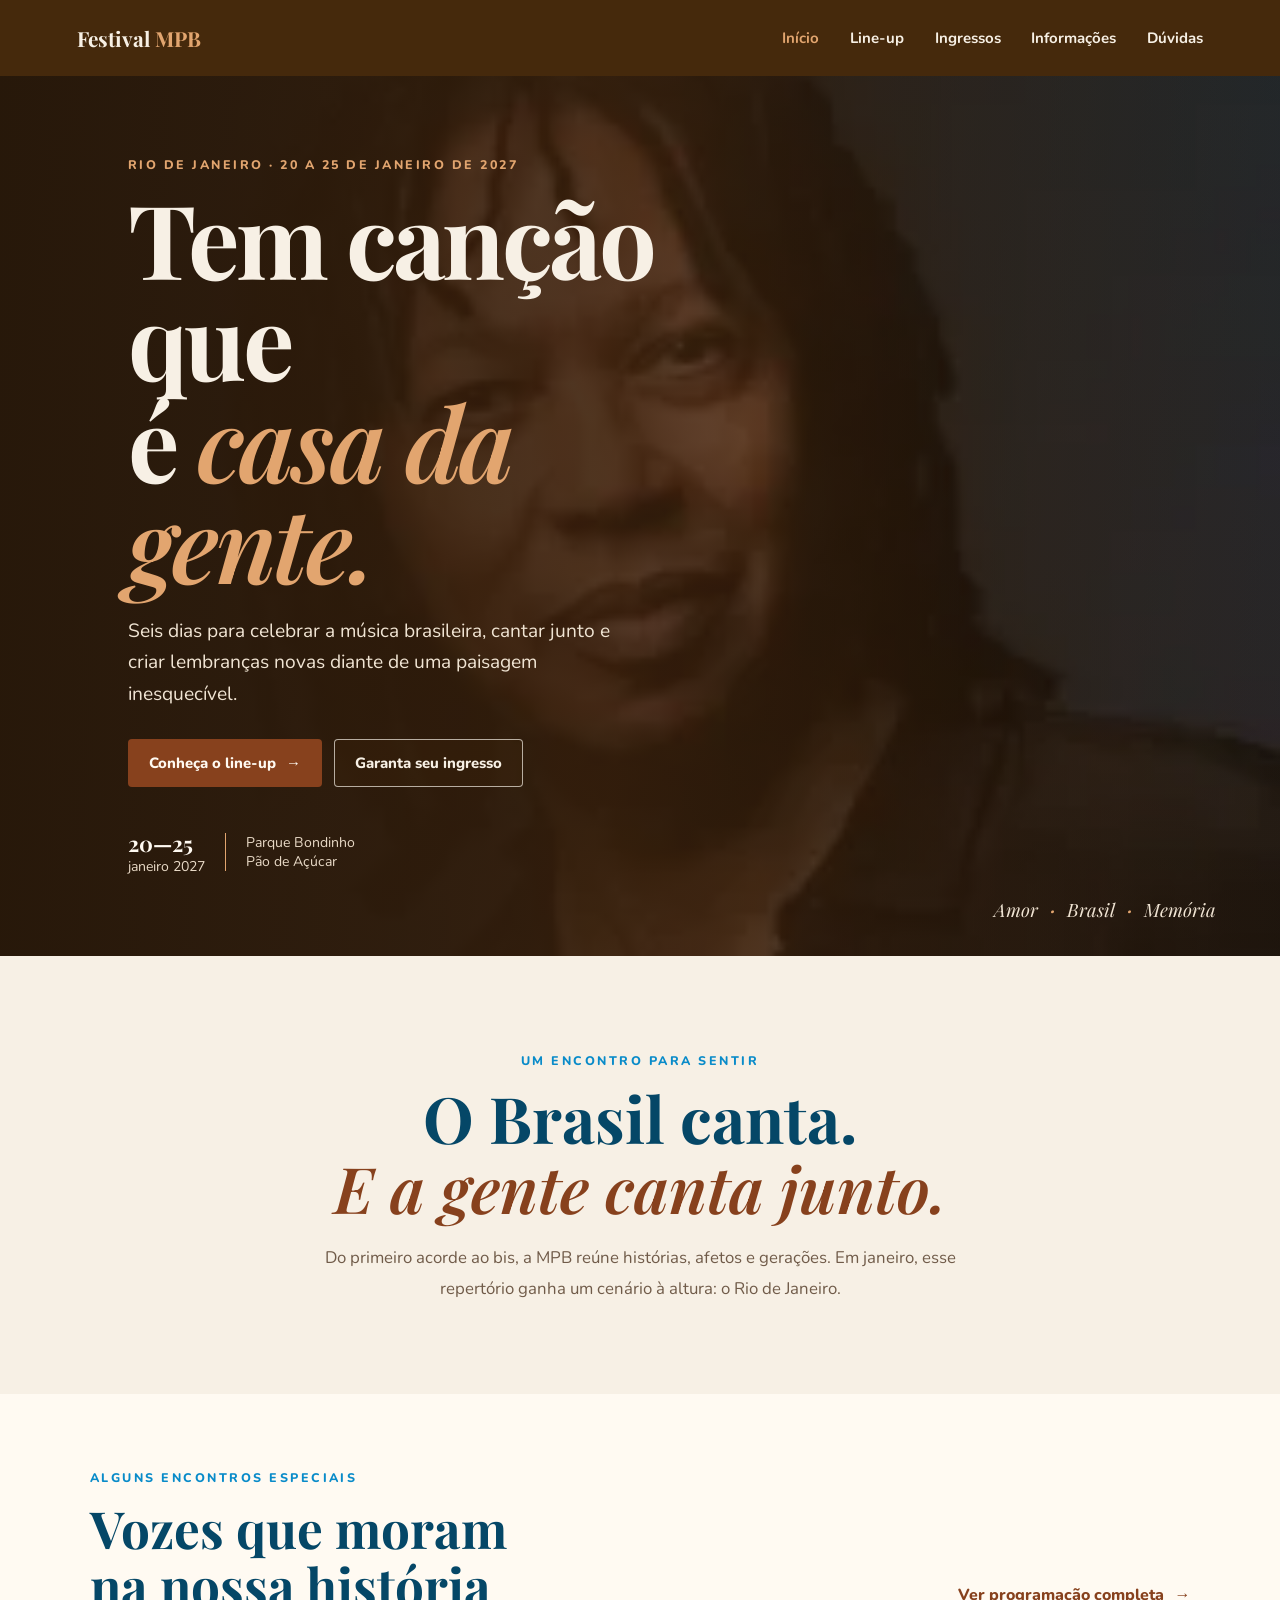
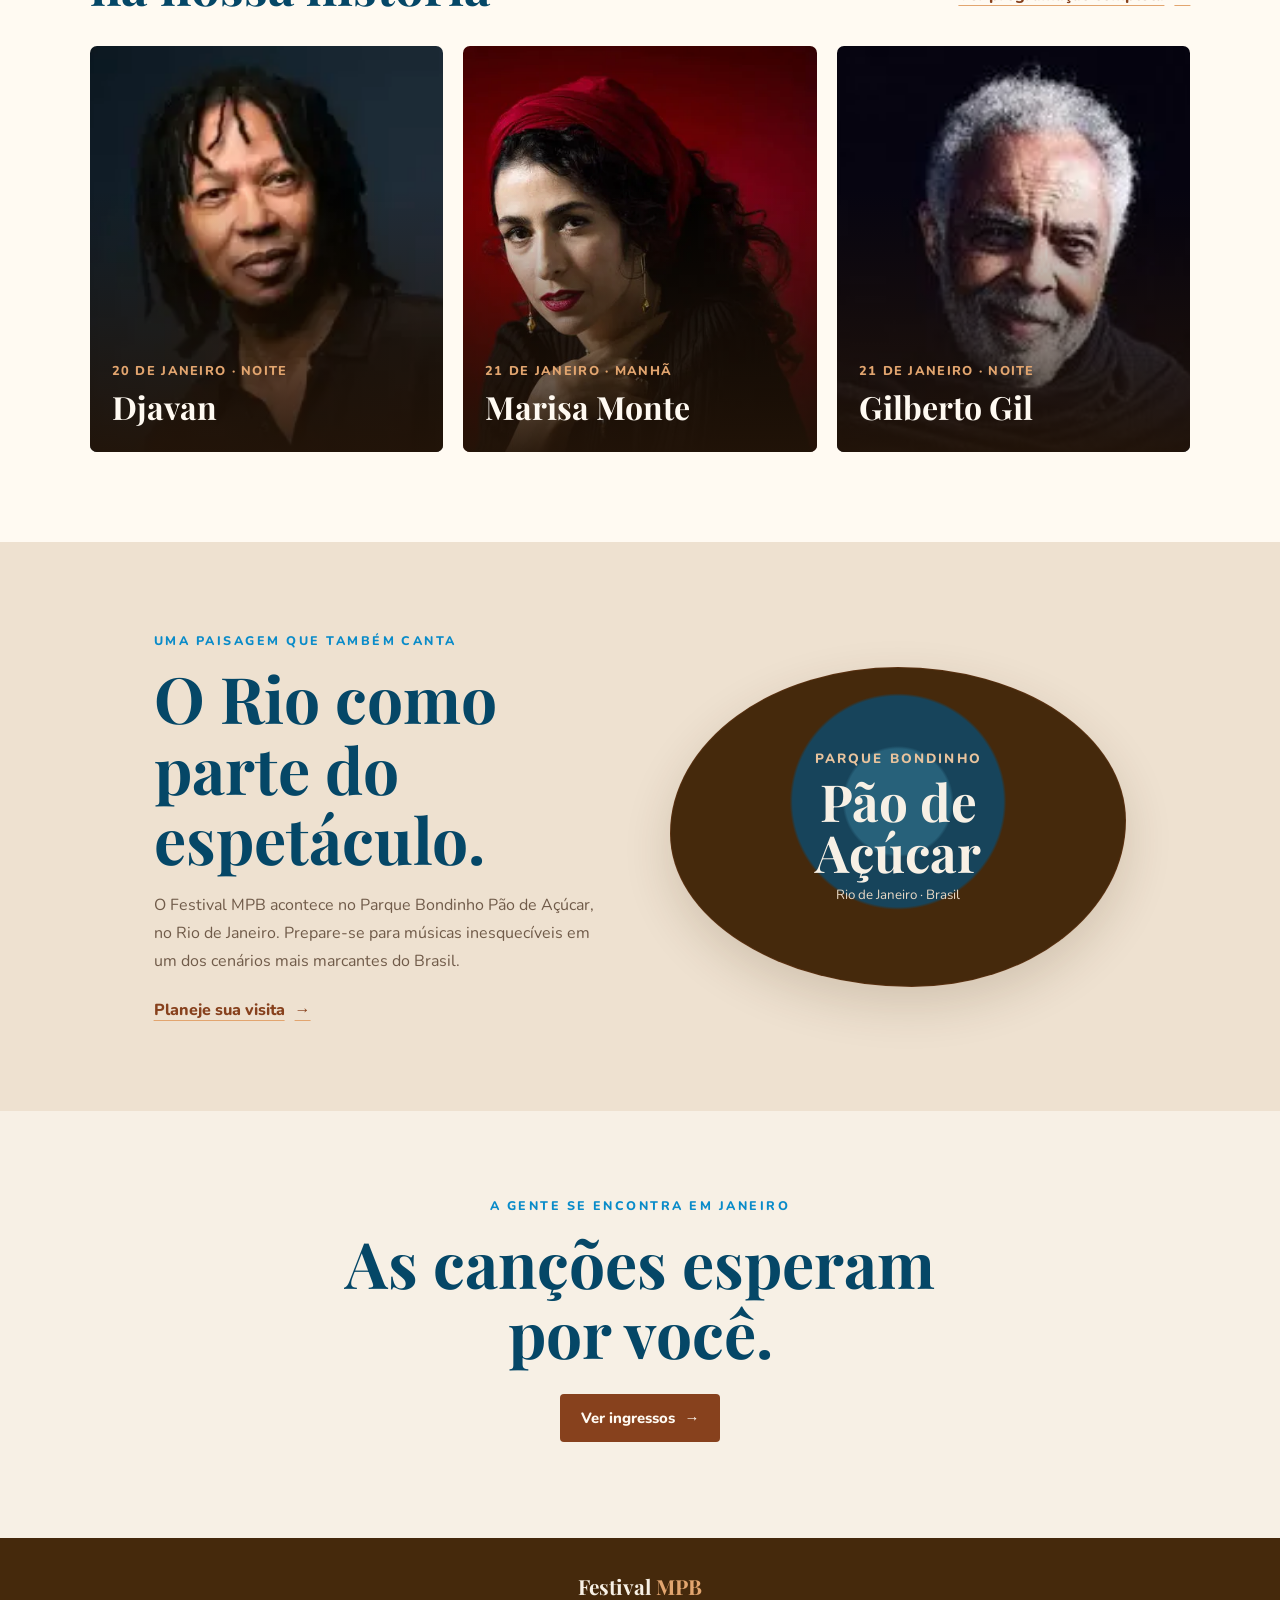
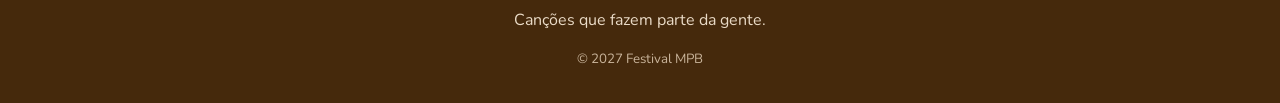
==== index.html @ 60b8658d "finalizcao do index.html" ====
<!doctype html>
<html lang="pt-BR">
<head>
  <meta charset="utf-8">
  <meta name="viewport" content="width=device-width, initial-scale=1">
  <meta name="theme-color" content="#45290c">
  <meta name="description" content="Festival MPB: seis dias de música brasileira no Parque Bondinho Pão de Açúcar, de 20 a 25 de janeiro de 2027.">
  <title>Festival MPB | Música que faz parte da gente</title>
  <link rel="preconnect" href="https://fonts.googleapis.com">
  <link rel="preconnect" href="https://fonts.gstatic.com" crossorigin>
  <link href="https://fonts.googleapis.com/css2?family=Nunito:wght@400;600;700;800&family=Playfair+Display:wght@600;700&display=swap" rel="stylesheet">
  <link rel="stylesheet" href="style.css">
</head>
<body>
  <header class="site-header">
    <a class="brand" href="index.html" aria-label="Festival MPB — início">Festival <span>MPB</span></a>
    <nav class="main-nav" aria-label="Navegação principal">
      <a href="index.html" aria-current="page">Início</a><a href="lineup.html">Line-up</a><a href="ingressos.html">Ingressos</a><a href="informacoes.html">Informações</a><a href="faq.html">Dúvidas</a>
    </nav>
  </header>
  <main>
    <section class="home-hero">
      <div class="home-hero-content">
        <p class="eyebrow">Rio de Janeiro · 20 a 25 de janeiro de 2027</p>
        <h1>Tem canção que<br>é <em>casa da gente.</em></h1>
        <p class="home-lead">Seis dias para celebrar a música brasileira, cantar junto e criar lembranças novas diante de uma paisagem inesquecível.</p>
        <div class="home-actions"><a class="button button-primary" href="lineup.html">Conheça o line-up <span aria-hidden="true">→</span></a><a class="button button-outline" href="ingressos.html">Garanta seu ingresso</a></div>
        <div class="home-meta"><span><strong>20—25</strong> janeiro 2027</span><i aria-hidden="true"></i><span>Parque Bondinho<br>Pão de Açúcar</span></div>
      </div>
      <div class="hero-note" aria-hidden="true"><span>Amor</span><b>·</b><span>Brasil</span><b>·</b><span>Memória</span></div>
    </section>

    <section class="home-intro">
      <p class="eyebrow">Um encontro para sentir</p>
      <h2>O Brasil canta.<br><em>E a gente canta junto.</em></h2>
      <p>Do primeiro acorde ao bis, a MPB reúne histórias, afetos e gerações. Em janeiro, esse repertório ganha um cenário à altura: o Rio de Janeiro.</p>
    </section>

    <section class="featured-section" aria-labelledby="featured-title">
      <div class="featured-heading"><div><p class="eyebrow">Alguns encontros especiais</p><h2 id="featured-title">Vozes que moram<br>na nossa história</h2></div><a class="text-link" href="lineup.html">Ver programação completa <span aria-hidden="true">→</span></a></div>
      <div class="featured-grid">
        <article class="featured-card"><img src="img/djavan.webp" alt="Djavan" loading="lazy"><div class="featured-overlay"><p>20 de janeiro · Noite</p><h3>Djavan</h3></div></article>
        <article class="featured-card"><img src="img/marisa-monte.webp" alt="Marisa Monte" loading="lazy"><div class="featured-overlay"><p>21 de janeiro · Manhã</p><h3>Marisa Monte</h3></div></article>
        <article class="featured-card"><img src="img/gilberto-gil.webp" alt="Gilberto Gil" loading="lazy"><div class="featured-overlay"><p>21 de janeiro · Noite</p><h3>Gilberto Gil</h3></div></article>
      </div>
    </section>

    <section class="home-venue">
      <div class="venue-copy"><p class="eyebrow">Uma paisagem que também canta</p><h2>O Rio como<br>parte do espetáculo.</h2><p>O Festival MPB acontece no Parque Bondinho Pão de Açúcar, no Rio de Janeiro. Prepare-se para músicas inesquecíveis em um dos cenários mais marcantes do Brasil.</p><a class="text-link" href="informacoes.html">Planeje sua visita <span aria-hidden="true">→</span></a></div>
      <div class="venue-mark" aria-hidden="true"><span>Parque Bondinho</span><strong>Pão de<br>Açúcar</strong><small>Rio de Janeiro · Brasil</small></div>
    </section>

    <section class="home-cta"><p class="eyebrow">A gente se encontra em janeiro</p><h2>As canções esperam<br>por você.</h2><a class="button button-primary" href="ingressos.html">Ver ingressos <span aria-hidden="true">→</span></a></section>
  </main>
  <footer class="site-footer"><a class="brand" href="index.html">Festival <span>MPB</span></a><p>Canções que fazem parte da gente.</p><small>© 2027 Festival MPB</small></footer>
</body>
</html>
---- style.css ----
:root {
  --brown: #45290c;
  --rust: #87411d;
  --blue: #054767;
  --sky: #098bc9;
  --ink-blue: #28395c;
  --cream: #f7f0e5;
  --paper: #fffaf2;
  --serif: "Playfair Display", Georgia, serif;
  --sans: "Nunito", Arial, sans-serif;
}

* { box-sizing: border-box; }
html { scroll-behavior: smooth; }
body { margin: 0; color: var(--brown); background: var(--cream); font-family: var(--sans); }
a { color: inherit; }
.site-header { min-height: 76px; padding: 16px clamp(20px, 6vw, 88px); display: flex; align-items: center; justify-content: space-between; gap: 24px; background: var(--brown); color: var(--cream); }
.brand { font: 700 1.3rem var(--serif); text-decoration: none; white-space: nowrap; }
.brand span { color: #e2a56f; }
.main-nav { display: flex; align-items: center; flex-wrap: wrap; justify-content: flex-end; gap: clamp(14px, 2.4vw, 34px); }
.main-nav a { color: var(--cream); text-decoration: none; font-size: .94rem; font-weight: 700; }
.main-nav a:hover, .main-nav a[aria-current="page"] { color: #e2a56f; }
.lineup-hero { min-height: 380px; padding: 78px 24px 64px; text-align: center; color: var(--cream); background: linear-gradient(135deg, rgba(69,41,12,.97), rgba(69,41,12,.86)), radial-gradient(ellipse at 50% 100%, #87411d, transparent 66%); }
.eyebrow { margin: 0 0 14px; color: var(--sky); font-size: .78rem; font-weight: 800; letter-spacing: .2em; text-transform: uppercase; }
.lineup-hero .eyebrow { color: #e2a56f; }
.lineup-hero h1 { margin: 0; font: 600 clamp(2.5rem, 6vw, 4.4rem)/1.07 var(--serif); }
.lineup-hero h1 em { color: #e2a56f; font-weight: 600; }
.hero-copy { margin: 20px auto 22px; max-width: 520px; color: #eadbc7; font-size: 1.08rem; }
.text-link { display: inline-flex; gap: 10px; align-items: center; color: #fff; font-weight: 800; text-decoration-color: #e2a56f; text-underline-offset: 5px; }
.schedule-section { width: min(1080px, calc(100% - 40px)); margin: 0 auto; padding: 72px 0 88px; }
.section-heading { margin-bottom: 48px; text-align: center; }
.section-heading h2 { margin: 0; color: var(--blue); font: 700 clamp(2.1rem, 4vw, 3rem) var(--serif); }
.section-heading > p:last-child { margin: 12px 0 0; color: #705b49; }
.day-block { padding: 28px 0 40px; border-top: 1px solid rgba(69,41,12,.2); }
.day-heading { display: flex; align-items: center; gap: 18px; margin-bottom: 22px; }
.day-number { color: var(--rust); font: 700 3rem/.95 var(--serif); }
.day-heading h3 { margin: 0; color: var(--blue); font: 700 1.45rem var(--serif); }
.day-heading p { margin: 3px 0 0; color: #806b58; font-size: .9rem; }
.artist-grid { display: grid; grid-template-columns: repeat(2, minmax(0, 1fr)); gap: 22px; }
.artist-card { display: grid; grid-template-columns: minmax(130px, 39%) 1fr; min-height: 190px; overflow: hidden; background: var(--paper); border: 1px solid rgba(69,41,12,.12); border-radius: 8px; box-shadow: 0 8px 24px rgba(69,41,12,.07); }
.artist-card img { width: 100%; height: 100%; min-height: 190px; object-fit: cover; object-position: center 28%; background: #e3d3bf; }
.artist-info { display: flex; flex-direction: column; justify-content: center; padding: 20px; }
.artist-slot { margin: 0 0 7px; color: var(--sky); font-size: .75rem; font-weight: 800; letter-spacing: .09em; text-transform: uppercase; }
.artist-info h4 { margin: 0; color: var(--ink-blue); font: 700 clamp(1.2rem, 2vw, 1.55rem) var(--serif); }
.artist-stage { margin: 9px 0 0; color: #806b58; font-size: .88rem; }
.intermission { display: flex; align-items: center; justify-content: space-between; gap: 20px; }
.intermission .day-heading { margin: 0; }
.intermission-note { color: #806b58; }
.encore-block { padding: 30px; border: 1px solid rgba(135,65,29,.28); border-radius: 10px; background: #f0e3d1; }
.encore-intro { margin: 0 0 18px; color: #705b49; }
.encore-list { display: grid; grid-template-columns: repeat(2, minmax(0, 1fr)); margin: 0; padding: 0; list-style: none; border-top: 1px solid rgba(69,41,12,.16); }
.encore-list li { display: flex; gap: 18px; padding: 12px 8px; border-bottom: 1px solid rgba(69,41,12,.16); }
.encore-list time { min-width: 42px; color: var(--rust); font-weight: 800; }
.encore-list span { color: var(--ink-blue); font-weight: 700; }
.encore-stage { margin-top: 18px; }
.schedule-note { margin: 22px 0 0; color: #806b58; font-size: .85rem; text-align: center; }
.site-footer { padding: 34px 24px; color: var(--cream); background: var(--brown); text-align: center; }
.site-footer p { margin: 8px 0 16px; color: #eadbc7; }
.site-footer small { color: #c9b49b; }

@media (max-width: 700px) {
  .site-header { align-items: flex-start; flex-direction: column; }
  .main-nav { justify-content: flex-start; gap: 10px 20px; }
  .lineup-hero { min-height: 340px; padding-top: 65px; }
  .artist-grid { grid-template-columns: 1fr; gap: 14px; }
  .artist-card { grid-template-columns: 38% 1fr; min-height: 165px; }
  .artist-card img { min-height: 165px; }
  .artist-info { padding: 15px; }
  .intermission { align-items: flex-start; flex-direction: column; }
  .encore-block { padding: 22px 17px; }
  .encore-list { grid-template-columns: 1fr; }
}

/* Página inicial */
.home-hero { position: relative; display: flex; align-items: center; min-height: min(690px, calc(100vh - 76px)); padding: 80px clamp(24px, 10vw, 150px); overflow: hidden; color: var(--cream); background: linear-gradient(90deg, rgba(40,24,9,.96) 0%, rgba(55,32,13,.83) 48%, rgba(55,32,13,.2) 100%), linear-gradient(0deg, rgba(40,24,9,.36), rgba(40,24,9,.12)), url("img/djavan.webp") center 36%/cover no-repeat; }
.home-hero-content { position: relative; z-index: 1; max-width: 650px; }
.home-hero .eyebrow { color: #e2a56f; }
.home-hero h1 { margin: 0; font: 700 clamp(3.2rem, 8vw, 6.4rem)/.99 var(--serif); letter-spacing: -.035em; }
.home-hero h1 em, .home-intro h2 em { color: #e2a56f; font-weight: 600; }
.home-lead { max-width: 520px; margin: 23px 0 28px; color: #f0e4d3; font-size: clamp(1rem, 1.6vw, 1.2rem); line-height: 1.65; }
.home-actions { display: flex; flex-wrap: wrap; gap: 12px; }
.button { display: inline-flex; min-height: 48px; align-items: center; justify-content: center; gap: 10px; padding: 12px 20px; border: 1px solid transparent; border-radius: 4px; font-size: .93rem; font-weight: 800; text-decoration: none; transition: transform .2s ease, background .2s ease; }
.button:hover { transform: translateY(-2px); }
.button-primary { color: #fffaf2; background: var(--rust); }
.button-primary:hover { background: #a45329; }
.button-outline { color: var(--cream); border-color: rgba(255,250,242,.65); background: rgba(69,41,12,.2); }
.button-outline:hover { background: rgba(255,250,242,.12); }
.home-meta { display: flex; align-items: center; gap: 20px; margin-top: 42px; color: #e8d9c6; font-size: .88rem; line-height: 1.35; }
.home-meta strong { display: block; color: #fffaf2; font: 700 1.35rem var(--serif); }
.home-meta i { width: 1px; height: 38px; background: #e2a56f; }
.hero-note { position: absolute; right: 5vw; bottom: 34px; display: flex; gap: 12px; color: #f0e4d3; font: italic 1.15rem var(--serif); }
.hero-note b { color: #e2a56f; }
.home-intro { max-width: 800px; margin: 0 auto; padding: 96px 24px 90px; text-align: center; }
.home-intro h2, .home-venue h2, .home-cta h2 { margin: 0; color: var(--blue); font: 700 clamp(2.3rem, 5vw, 4rem)/1.1 var(--serif); }
.home-intro h2 em { color: var(--rust); }
.home-intro > p:last-child { max-width: 640px; margin: 20px auto 0; color: #705b49; font-size: 1.05rem; line-height: 1.8; }
.featured-section { padding: 75px clamp(20px, 7vw, 100px) 90px; background: var(--paper); }
.featured-heading { display: flex; align-items: end; justify-content: space-between; gap: 24px; max-width: 1200px; margin: 0 auto 32px; }
.featured-heading h2 { margin: 0; color: var(--blue); font: 700 clamp(2rem, 4vw, 3.2rem)/1.12 var(--serif); }
.featured-heading > .text-link { flex: 0 0 auto; margin-bottom: 8px; color: var(--rust); }
.featured-grid { display: grid; grid-template-columns: repeat(3, minmax(0, 1fr)); gap: 20px; max-width: 1200px; margin: 0 auto; }
.featured-card { position: relative; min-height: 400px; overflow: hidden; border-radius: 7px; background: var(--brown); }
.featured-card::after { position: absolute; inset: 35% 0 0; background: linear-gradient(0deg, rgba(35,20,8,.92), transparent); content: ""; }
.featured-card img { width: 100%; height: 100%; min-height: 400px; object-fit: cover; transition: transform .5s ease; }
.featured-card:hover img { transform: scale(1.04); }
.featured-overlay { position: absolute; z-index: 1; right: 22px; bottom: 24px; left: 22px; color: #fffaf2; }
.featured-overlay p { margin: 0 0 5px; color: #e2a56f; font-size: .8rem; font-weight: 800; letter-spacing: .1em; text-transform: uppercase; }
.featured-overlay h3 { margin: 0; font: 700 2rem var(--serif); }
.home-venue { display: grid; grid-template-columns: 1fr 1fr; align-items: center; gap: 60px; padding: 90px clamp(24px, 12vw, 170px); background: #eee1d0; }
.venue-copy { max-width: 500px; }
.venue-copy > p:not(.eyebrow) { max-width: 490px; color: #705b49; line-height: 1.75; }
.venue-copy .text-link { margin-top: 8px; color: var(--rust); }
.venue-mark { display: flex; min-height: 320px; flex-direction: column; align-items: center; justify-content: center; padding: 36px; border: 1px solid rgba(135,65,29,.32); border-radius: 50% 50% 47% 53% / 52% 48% 52% 48%; color: var(--cream); text-align: center; background: radial-gradient(circle at 50% 42%, #27617a 0 18%, #17445b 19% 36%, #45290c 37% 100%); box-shadow: 0 18px 48px rgba(69,41,12,.16); }
.venue-mark span { color: #e8c39d; font-size: .84rem; font-weight: 800; letter-spacing: .16em; text-transform: uppercase; }
.venue-mark strong { margin: 8px 0; font: 700 clamp(2rem, 4vw, 3.25rem)/1 var(--serif); }
.venue-mark small { color: #e8d9c6; }
.home-cta { padding: 86px 24px 96px; text-align: center; background: var(--cream); }
.home-cta h2 { margin-bottom: 26px; }

@media (max-width: 700px) {
  .home-hero { min-height: 620px; padding: 65px 24px 90px; background-position: 58% center; }
  .home-hero h1 { font-size: clamp(3.3rem, 14vw, 5rem); }
  .hero-note { right: 22px; font-size: .95rem; }
  .home-meta { margin-top: 32px; }
  .home-intro { padding: 70px 24px; }
  .featured-section { padding: 65px 20px; }
  .featured-heading { align-items: flex-start; flex-direction: column; }
  .featured-grid { grid-template-columns: 1fr; gap: 14px; }
  .featured-card, .featured-card img { min-height: 360px; }
  .home-venue { grid-template-columns: 1fr; gap: 36px; padding: 68px 24px; }
  .venue-mark { min-height: 280px; }
}
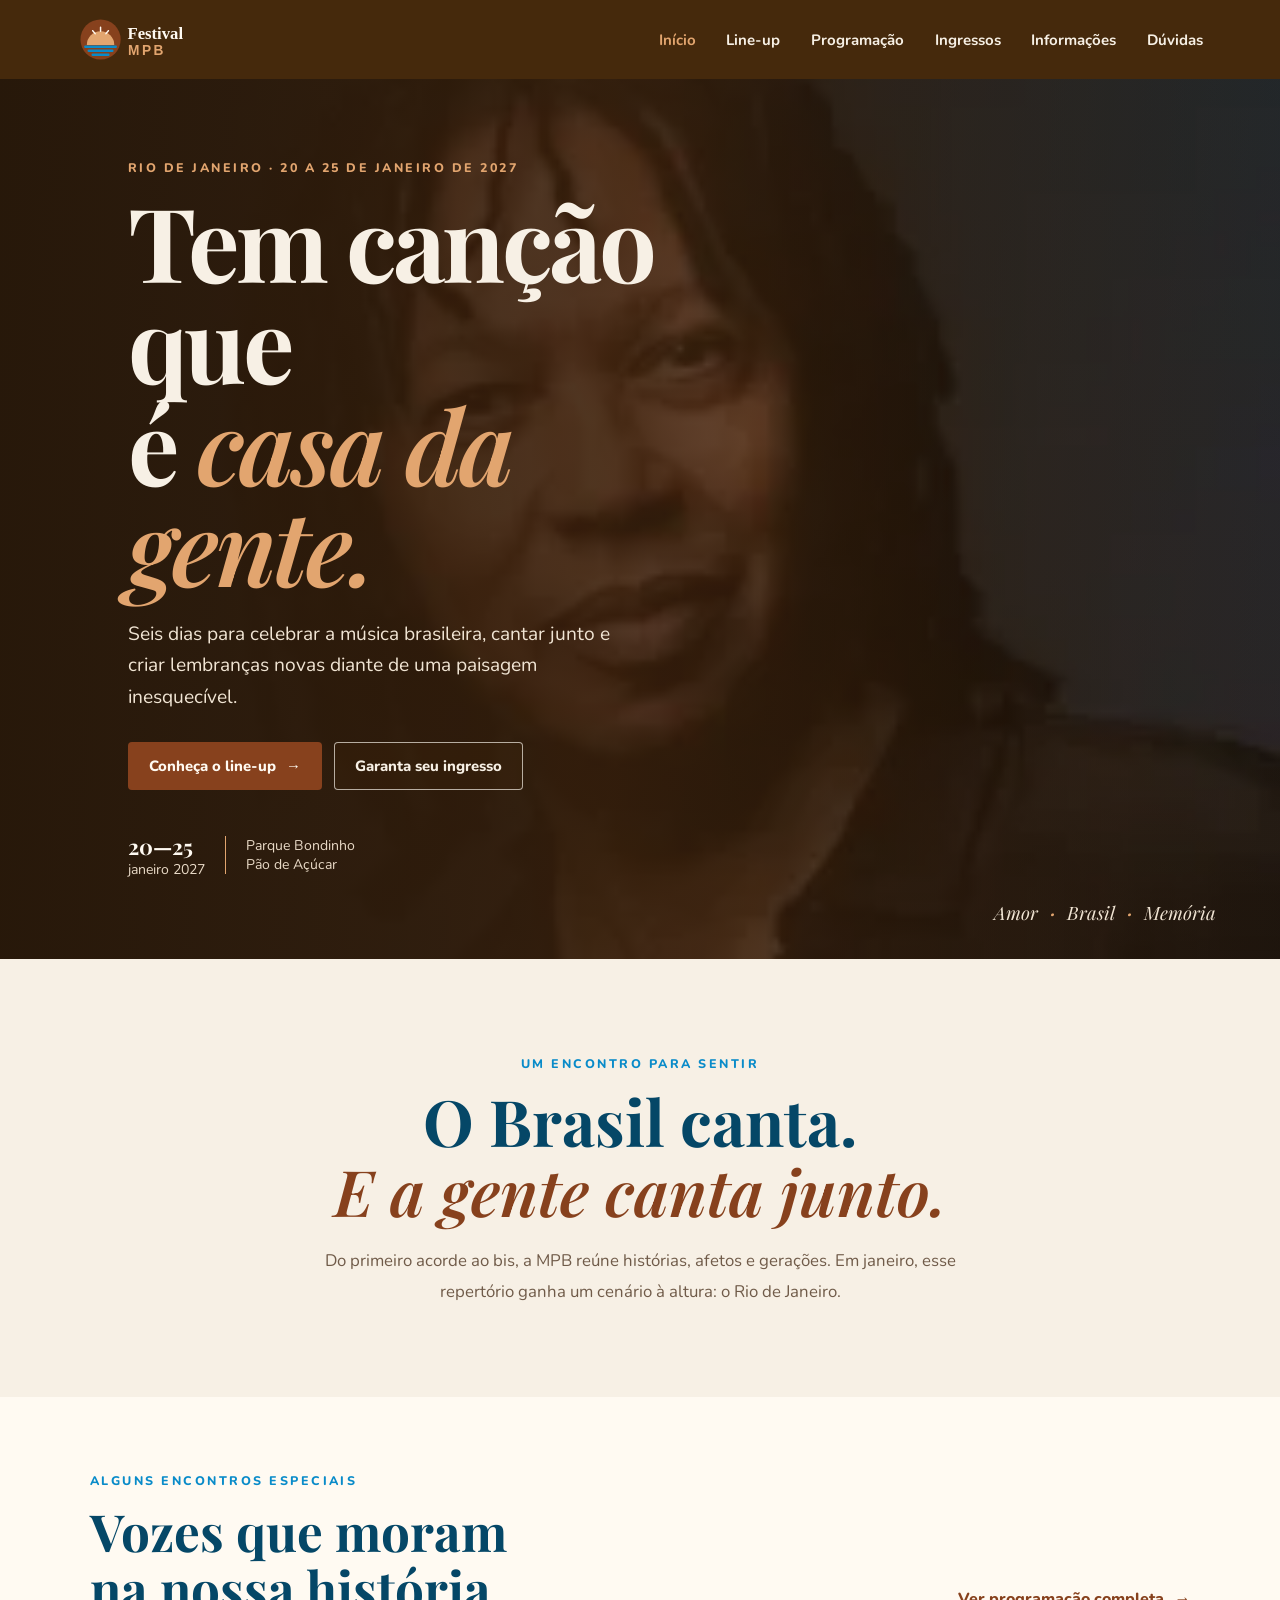
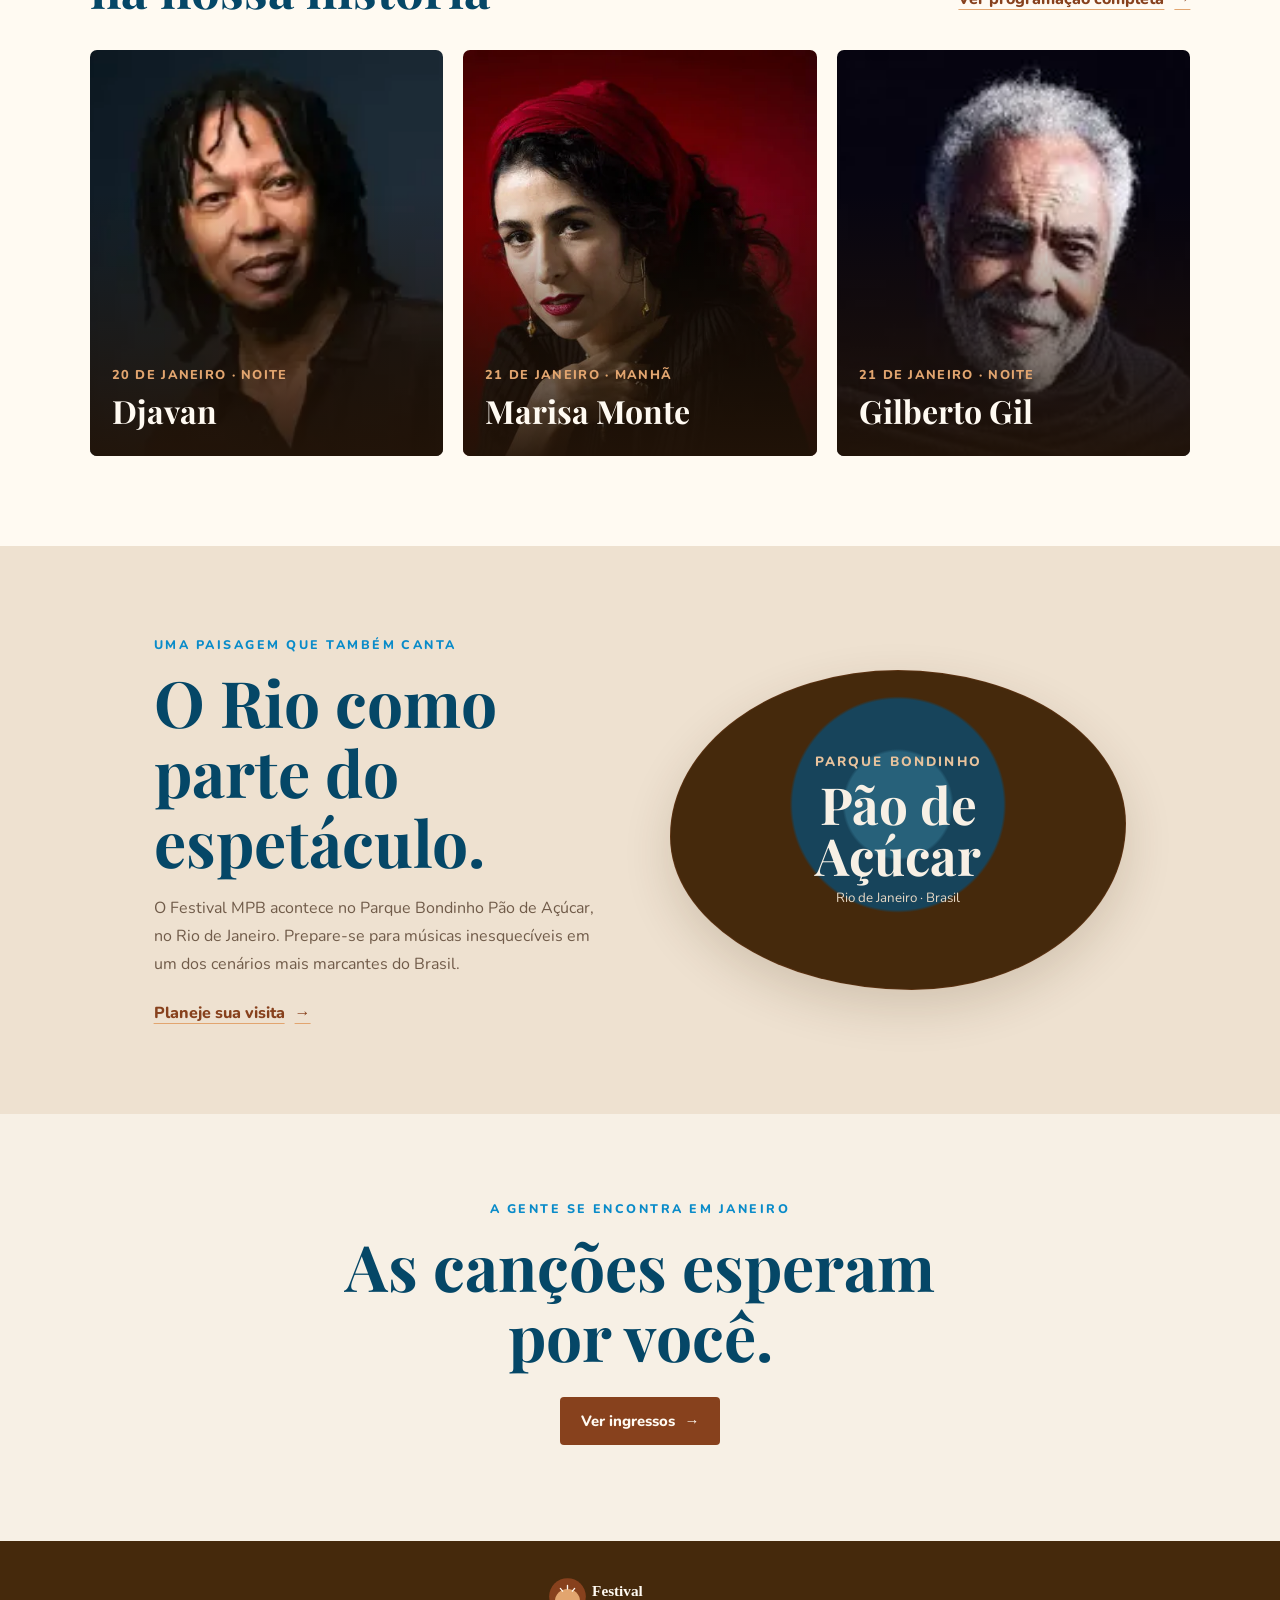
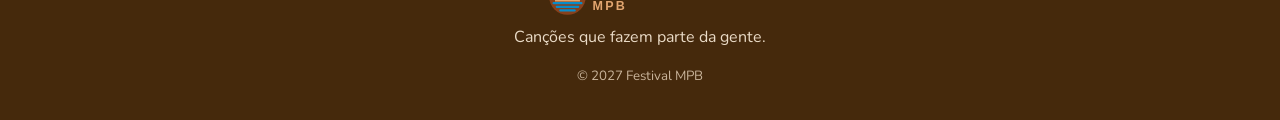
==== commit 09b235d8: "finalizcao do projeto + extras" ====
--- a/index.html
+++ b/index.html
@@ -6,6 +6,7 @@
   <meta name="theme-color" content="#45290c">
   <meta name="description" content="Festival MPB: seis dias de música brasileira no Parque Bondinho Pão de Açúcar, de 20 a 25 de janeiro de 2027.">
   <title>Festival MPB | Música que faz parte da gente</title>
+  <link rel="icon" type="image/svg+xml" href="img/favicon.svg">
   <link rel="preconnect" href="https://fonts.googleapis.com">
   <link rel="preconnect" href="https://fonts.gstatic.com" crossorigin>
   <link href="https://fonts.googleapis.com/css2?family=Nunito:wght@400;600;700;800&family=Playfair+Display:wght@600;700&display=swap" rel="stylesheet">
@@ -13,9 +14,9 @@
 </head>
 <body>
   <header class="site-header">
-    <a class="brand" href="index.html" aria-label="Festival MPB — início">Festival <span>MPB</span></a>
+    <a class="brand" href="index.html" aria-label="Festival MPB — início"><img src="img/festival-mpb-logo.svg" alt="Festival MPB"></a>
     <nav class="main-nav" aria-label="Navegação principal">
-      <a href="index.html" aria-current="page">Início</a><a href="lineup.html">Line-up</a><a href="ingressos.html">Ingressos</a><a href="informacoes.html">Informações</a><a href="faq.html">Dúvidas</a>
+      <a href="index.html" aria-current="page">Início</a><a href="lineup.html">Line-up</a><a href="programacao.html">Programação</a><a href="ingressos.html">Ingressos</a><a href="informacoes.html">Informações</a><a href="faq.html">Dúvidas</a>
     </nav>
   </header>
   <main>
@@ -52,6 +53,6 @@
 
     <section class="home-cta"><p class="eyebrow">A gente se encontra em janeiro</p><h2>As canções esperam<br>por você.</h2><a class="button button-primary" href="ingressos.html">Ver ingressos <span aria-hidden="true">→</span></a></section>
   </main>
-  <footer class="site-footer"><a class="brand" href="index.html">Festival <span>MPB</span></a><p>Canções que fazem parte da gente.</p><small>© 2027 Festival MPB</small></footer>
+  <footer class="site-footer"><a class="brand" href="index.html"><img src="img/festival-mpb-logo.svg" alt="Festival MPB"></a><p>Canções que fazem parte da gente.</p><small>© 2027 Festival MPB</small></footer>
 </body>
 </html>
--- a/style.css
+++ b/style.css
@@ -17,6 +17,7 @@
 .site-header { min-height: 76px; padding: 16px clamp(20px, 6vw, 88px); display: flex; align-items: center; justify-content: space-between; gap: 24px; background: var(--brown); color: var(--cream); }
 .brand { font: 700 1.3rem var(--serif); text-decoration: none; white-space: nowrap; }
 .brand span { color: #e2a56f; }
+.brand img { display: block; width: 206px; height: auto; }
 .main-nav { display: flex; align-items: center; flex-wrap: wrap; justify-content: flex-end; gap: clamp(14px, 2.4vw, 34px); }
 .main-nav a { color: var(--cream); text-decoration: none; font-size: .94rem; font-weight: 700; }
 .main-nav a:hover, .main-nav a[aria-current="page"] { color: #e2a56f; }
@@ -57,6 +58,7 @@
 .site-footer { padding: 34px 24px; color: var(--cream); background: var(--brown); text-align: center; }
 .site-footer p { margin: 8px 0 16px; color: #eadbc7; }
 .site-footer small { color: #c9b49b; }
+.site-footer .brand img { width: 188px; margin: 0 auto; }
 
 @media (max-width: 700px) {
   .site-header { align-items: flex-start; flex-direction: column; }
@@ -130,3 +132,155 @@
   .home-venue { grid-template-columns: 1fr; gap: 36px; padding: 68px 24px; }
   .venue-mark { min-height: 280px; }
 }
+
+/* Ingressos */
+.tickets-hero { padding: 72px 24px 68px; color: var(--cream); text-align: center; background: linear-gradient(135deg, #45290c, #623518 70%, #87411d); }
+.tickets-hero .eyebrow { color: #e2a56f; }
+.tickets-hero h1 { margin: 0; font: 700 clamp(2.8rem, 6vw, 4.8rem)/1.04 var(--serif); }
+.tickets-hero h1 em { color: #e2a56f; font-weight: 600; }
+.tickets-hero > p:not(.eyebrow) { max-width: 570px; margin: 18px auto 22px; color: #eadbc7; font-size: 1.05rem; line-height: 1.65; }
+.tickets-hero .text-link { color: #fffaf2; }
+.ticket-section { width: min(1160px, calc(100% - 40px)); margin: 0 auto; padding: 76px 0 82px; }
+.ticket-section .section-heading { margin-bottom: 38px; }
+.ticket-section .section-heading > p:last-child { max-width: 590px; margin-right: auto; margin-left: auto; line-height: 1.6; }
+.ticket-grid { display: grid; grid-template-columns: repeat(3, minmax(0, 1fr)); align-items: stretch; gap: 20px; }
+.ticket-card { position: relative; overflow: hidden; border: 1px solid rgba(69,41,12,.16); border-radius: 8px; background: var(--paper); box-shadow: 0 12px 32px rgba(69,41,12,.08); }
+.ticket-card-top { min-height: 185px; padding: 28px 26px 22px; color: var(--cream); background: var(--brown); }
+.ticket-kicker { margin: 0 0 10px; color: #e2a56f; font-size: .75rem; font-weight: 800; letter-spacing: .13em; text-transform: uppercase; }
+.ticket-card h3 { margin: 0; font: 700 clamp(1.7rem, 3vw, 2.25rem) var(--serif); }
+.ticket-price { display: flex; align-items: baseline; gap: 8px; margin: 18px 0 0; color: #eadbc7; font-size: .86rem; }
+.ticket-price strong { color: #fffaf2; font-size: 1.1rem; }
+.ticket-card-body { display: flex; min-height: 290px; flex-direction: column; padding: 24px 26px 25px; }
+.ticket-description { min-height: 52px; margin: 0; color: #705b49; line-height: 1.55; }
+.ticket-card ul { display: grid; gap: 13px; margin: 22px 0 26px; padding: 0; list-style: none; }
+.ticket-card li { position: relative; padding-left: 24px; color: var(--ink-blue); font-size: .93rem; line-height: 1.4; }
+.ticket-card li::before { position: absolute; top: 0; left: 0; color: var(--sky); font-weight: 800; content: "✓"; }
+.ticket-link { display: inline-flex; align-items: center; gap: 9px; margin-top: auto; color: var(--rust); font-size: .88rem; font-weight: 800; text-decoration-color: rgba(135,65,29,.45); text-underline-offset: 4px; }
+.ticket-card-featured { border: 2px solid var(--rust); transform: translateY(-8px); }
+.ticket-card-featured .ticket-card-top { background: var(--blue); }
+.ticket-card-featured .ticket-kicker { color: #8fd5f1; }
+.ticket-ribbon { position: absolute; top: 14px; right: -35px; width: 130px; padding: 5px 0; transform: rotate(39deg); color: #fff; background: var(--rust); font-size: .7rem; font-weight: 800; text-align: center; }
+.ticket-card-vip .ticket-card-top { background: #28395c; }
+.ticket-card-vip .ticket-kicker { color: #e2a56f; }
+.ticket-note { margin: 30px 0 0; color: #806b58; font-size: .9rem; text-align: center; }
+.ticket-bottom { padding: 65px 24px 72px; text-align: center; background: #eee1d0; }
+.ticket-bottom h2 { margin: 0; color: var(--blue); font: 700 clamp(2rem, 4vw, 3rem) var(--serif); }
+.ticket-bottom > p:not(.eyebrow) { margin: 13px 0 24px; color: #705b49; }
+
+@media (max-width: 850px) {
+  .ticket-grid { grid-template-columns: 1fr; max-width: 540px; margin: 0 auto; gap: 18px; }
+  .ticket-card-featured { transform: none; }
+  .ticket-card-body { min-height: auto; }
+  .ticket-card-top { min-height: 165px; }
+  .ticket-description { min-height: auto; }
+}
+
+/* Informações */
+.info-hero { padding: 72px 24px 68px; color: var(--cream); text-align: center; background: linear-gradient(135deg, #45290c, #623518 70%, #87411d); }
+.info-hero .eyebrow { color: #e2a56f; }
+.info-hero h1 { margin: 0; font: 700 clamp(2.8rem, 6vw, 4.8rem)/1.04 var(--serif); }
+.info-hero h1 em { color: #e2a56f; font-weight: 600; }
+.info-hero > p:not(.eyebrow) { margin: 18px auto 0; color: #eadbc7; font-size: 1.05rem; }
+.info-location { display: grid; grid-template-columns: minmax(260px, .78fr) minmax(0, 1.22fr); align-items: stretch; gap: 48px; width: min(1160px, calc(100% - 40px)); margin: 0 auto; padding: 78px 0; }
+.info-location-copy { display: flex; flex-direction: column; align-items: flex-start; justify-content: center; }
+.info-location-copy h2 { margin: 0 0 20px; color: var(--blue); font: 700 clamp(2rem, 4vw, 3rem)/1.1 var(--serif); }
+.info-location-copy address { margin-bottom: 24px; color: #705b49; font-style: normal; line-height: 1.8; }
+.map-frame { min-height: 360px; overflow: hidden; border: 1px solid rgba(69,41,12,.15); border-radius: 8px; background: #e8d9c6; box-shadow: 0 12px 32px rgba(69,41,12,.1); }
+.map-frame iframe { display: block; width: 100%; height: 100%; min-height: 360px; border: 0; }
+.arrival-section { padding: 74px max(20px, calc((100% - 1160px) / 2)) 70px; background: var(--paper); }
+.arrival-section .section-heading { margin-bottom: 34px; }
+.arrival-section .section-heading > p:last-child { max-width: 600px; margin-right: auto; margin-left: auto; }
+.arrival-grid { display: grid; grid-template-columns: repeat(3, minmax(0, 1fr)); gap: 18px; }
+.arrival-card { padding: 25px 24px 28px; border: 1px solid rgba(69,41,12,.13); border-radius: 7px; background: var(--cream); }
+.arrival-icon { display: grid; width: 38px; height: 38px; place-items: center; border-radius: 50%; color: #fff; background: var(--rust); font-weight: 800; }
+.arrival-card h3 { margin: 17px 0 8px; color: var(--blue); font: 700 1.35rem var(--serif); }
+.arrival-card p { margin: 0; color: #705b49; font-size: .94rem; line-height: 1.65; }
+.official-link { margin: 26px 0 0; color: #806b58; font-size: .88rem; text-align: center; }
+.official-link a { color: var(--rust); font-weight: 800; text-underline-offset: 3px; }
+.rules-section { width: min(1060px, calc(100% - 40px)); margin: 0 auto; padding: 76px 0 88px; }
+.rules-section .section-heading { margin-bottom: 34px; }
+.rules-grid { display: grid; grid-template-columns: repeat(2, minmax(0, 1fr)); gap: 20px; }
+.rules-card { padding: 27px 28px; border-radius: 8px; }
+.rules-allowed { background: #e8eee3; }
+.rules-not-allowed { background: #f2e4da; }
+.rules-card h3 { display: flex; align-items: center; gap: 11px; margin: 0 0 18px; color: var(--blue); font: 700 1.4rem var(--serif); }
+.rules-card h3 span { display: grid; width: 28px; height: 28px; place-items: center; border-radius: 50%; color: #fff; background: #39714a; font: 800 1rem var(--sans); }
+.rules-not-allowed h3 span { background: #a64c32; }
+.rules-card ul { display: grid; gap: 12px; margin: 0; padding-left: 20px; color: #594737; line-height: 1.55; }
+.rules-note { max-width: 810px; margin: 24px auto 0; color: #806b58; font-size: .88rem; line-height: 1.6; text-align: center; }
+
+@media (max-width: 800px) {
+  .info-location { grid-template-columns: 1fr; gap: 28px; padding: 60px 0; }
+  .arrival-grid { grid-template-columns: 1fr; max-width: 580px; margin: 0 auto; }
+  .rules-grid { grid-template-columns: 1fr; }
+}
+
+/* Dúvidas e contato */
+.faq-hero { padding: 70px 24px 66px; color: var(--cream); text-align: center; background: linear-gradient(135deg, #45290c, #623518 70%, #87411d); }
+.faq-hero .eyebrow { color: #e2a56f; }
+.faq-hero h1 { margin: 0; font: 700 clamp(2.8rem, 6vw, 4.8rem)/1.04 var(--serif); }
+.faq-hero h1 em { color: #e2a56f; font-weight: 600; }
+.faq-hero > p:not(.eyebrow) { max-width: 540px; margin: 18px auto 0; color: #eadbc7; font-size: 1.05rem; line-height: 1.6; }
+.faq-content { display: grid; grid-template-columns: minmax(0, 1.2fr) minmax(300px, .8fr); align-items: start; gap: clamp(32px, 6vw, 78px); width: min(1160px, calc(100% - 40px)); margin: 0 auto; padding: 76px 0 90px; }
+.faq-list > h2, .contact-panel h2 { margin: 0 0 26px; color: var(--blue); font: 700 clamp(2rem, 3.5vw, 2.8rem)/1.12 var(--serif); }
+.faq-item { border-bottom: 1px solid rgba(69,41,12,.2); }
+.faq-item:first-of-type { border-top: 1px solid rgba(69,41,12,.2); }
+.faq-item summary { position: relative; padding: 19px 34px 19px 2px; color: var(--ink-blue); cursor: pointer; font-weight: 800; line-height: 1.45; list-style: none; }
+.faq-item summary::-webkit-details-marker { display: none; }
+.faq-item summary::after { position: absolute; top: 50%; right: 4px; color: var(--rust); content: "+"; font-size: 1.5rem; transform: translateY(-50%); }
+.faq-item[open] summary::after { content: "−"; }
+.faq-item p { margin: -2px 30px 20px 2px; color: #705b49; font-size: .94rem; line-height: 1.7; }
+.faq-item a { color: var(--rust); font-weight: 800; text-underline-offset: 3px; }
+.contact-panel { padding: 30px; border: 1px solid rgba(69,41,12,.13); border-radius: 8px; background: var(--paper); box-shadow: 0 12px 32px rgba(69,41,12,.08); }
+.contact-panel h2 { margin-bottom: 12px; }
+.contact-intro { margin: 0 0 22px; color: #705b49; line-height: 1.6; }
+.contact-form { display: grid; gap: 9px; }
+.contact-form label { margin-top: 7px; color: var(--ink-blue); font-size: .88rem; font-weight: 800; }
+.contact-form input, .contact-form select, .contact-form textarea { width: 100%; min-height: 45px; padding: 11px 12px; border: 1px solid #d5c5b0; border-radius: 4px; outline: none; color: var(--brown); background: #fffdf9; font: 400 .95rem var(--sans); }
+.contact-form textarea { min-height: 120px; resize: vertical; }
+.contact-form input:focus, .contact-form select:focus, .contact-form textarea:focus { border-color: var(--sky); box-shadow: 0 0 0 3px rgba(9,139,201,.12); }
+.contact-form .button { margin-top: 10px; border: 0; cursor: default; font-family: var(--sans); }
+.form-note { margin: 13px 0 0; color: #806b58; font-size: .78rem; line-height: 1.5; }
+
+@media (max-width: 800px) {
+  .faq-content { grid-template-columns: 1fr; }
+  .contact-panel { max-width: 600px; }
+}
+
+/* Programação completa */
+.program-hero { padding: 70px 24px 66px; color: var(--cream); text-align: center; background: linear-gradient(135deg, #45290c, #623518 70%, #87411d); }
+.program-hero .eyebrow { color: #e2a56f; }
+.program-hero h1 { margin: 0; font: 700 clamp(2.8rem, 6vw, 4.8rem)/1.04 var(--serif); }
+.program-hero h1 em { color: #e2a56f; font-weight: 600; }
+.program-hero > p:not(.eyebrow) { max-width: 550px; margin: 18px auto 0; color: #eadbc7; font-size: 1.05rem; line-height: 1.6; }
+.program-content { width: min(980px, calc(100% - 40px)); margin: 0 auto; padding: 42px 0 84px; }
+.program-jump { position: sticky; z-index: 5; top: 0; display: flex; flex-wrap: wrap; justify-content: center; gap: 8px; margin: 0 -12px 34px; padding: 12px; border-bottom: 1px solid rgba(69,41,12,.12); background: rgba(247,240,229,.96); backdrop-filter: blur(10px); }
+.program-jump a { padding: 8px 13px; border-radius: 30px; color: var(--blue); background: #fffaf2; font-size: .88rem; font-weight: 800; text-decoration: none; }
+.program-jump a:hover, .program-jump a:focus-visible { color: white; background: var(--rust); }
+.program-day { margin: 0 0 24px; padding: 26px 30px 20px; border: 1px solid rgba(69,41,12,.14); border-radius: 8px; background: var(--paper); box-shadow: 0 8px 24px rgba(69,41,12,.05); scroll-margin-top: 76px; }
+.program-day > header { display: flex; align-items: center; gap: 17px; margin-bottom: 16px; }
+.program-day > header > span { color: var(--rust); font: 700 2.7rem/.95 var(--serif); }
+.program-day header h2 { margin: 0; color: var(--blue); font: 700 1.45rem var(--serif); }
+.program-day header p { margin: 3px 0 0; color: #806b58; font-size: .87rem; }
+.program-day ol { margin: 0; padding: 0; list-style: none; }
+.program-day li { display: grid; grid-template-columns: 120px 1fr; gap: 14px; align-items: center; padding: 17px 4px; border-top: 1px solid rgba(69,41,12,.12); }
+.program-day li time { color: var(--rust); font-size: .93rem; font-weight: 800; }
+.program-day li h3, .rest-note h3 { margin: 0; color: var(--ink-blue); font: 700 1.15rem var(--serif); }
+.program-day li p, .rest-note p { margin: 4px 0 0; color: #806b58; font-size: .84rem; }
+.program-rest { background: #f0e3d1; }
+.rest-note { padding: 16px 4px 6px; border-top: 1px solid rgba(69,41,12,.12); }
+.program-encore { border-color: rgba(135,65,29,.3); background: #f0e3d1; }
+.program-note { max-width: 760px; margin: 25px auto 0; color: #806b58; font-size: .88rem; line-height: 1.6; text-align: center; }
+
+@media (max-width: 700px) {
+  .brand img { width: 188px; }
+  .site-header { gap: 15px; }
+  .main-nav { width: 100%; }
+  .main-nav a { font-size: .89rem; }
+  .program-content { width: min(100% - 28px, 980px); padding-top: 24px; }
+  .program-jump { justify-content: flex-start; flex-wrap: nowrap; overflow-x: auto; margin-right: -14px; margin-left: -14px; }
+  .program-jump a { flex: 0 0 auto; }
+  .program-day { padding: 21px 18px 16px; }
+  .program-day li { grid-template-columns: 1fr; gap: 6px; }
+  .program-day li time { font-size: .85rem; }
+}
